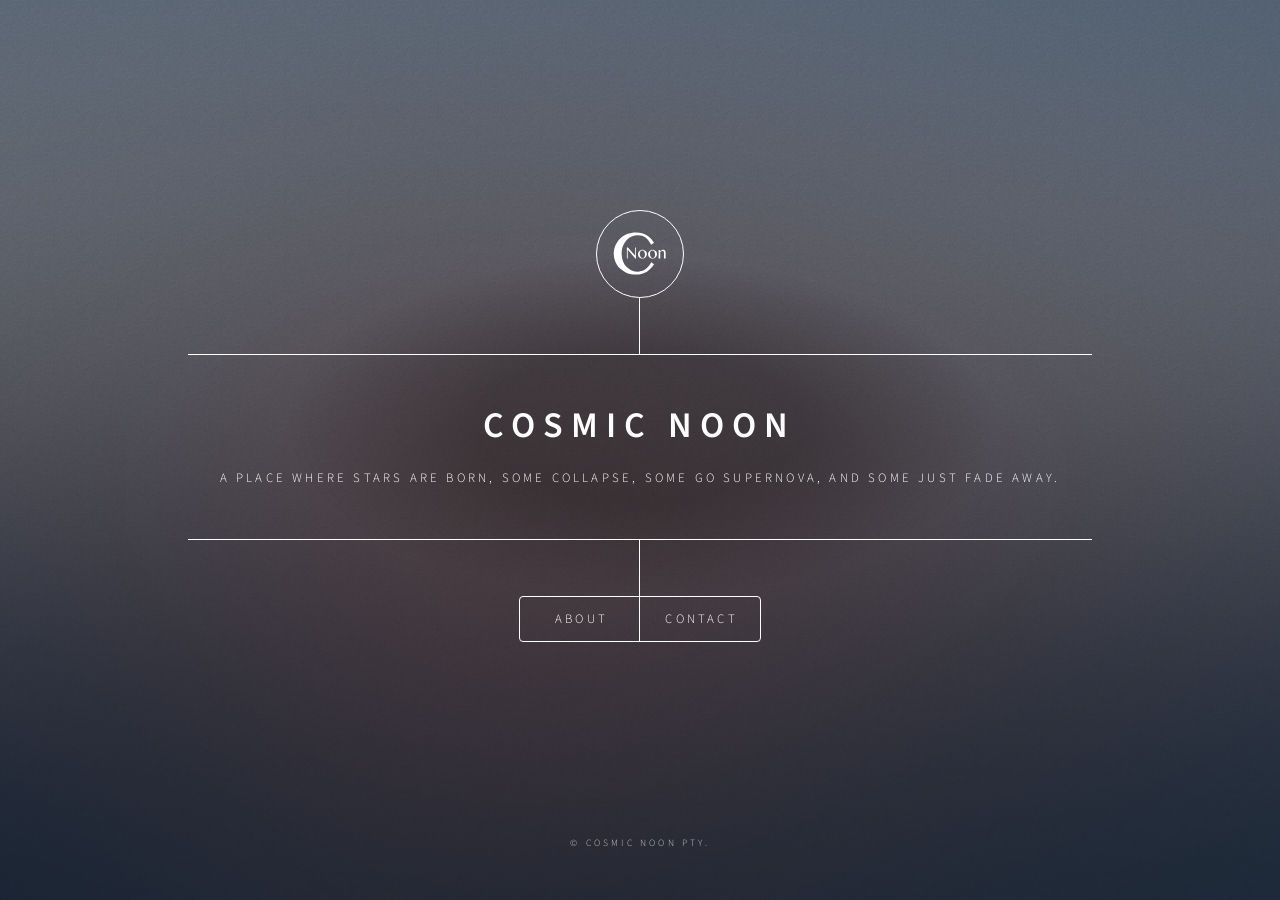
==== index.html @ 2167236d "First commit" ====
<!DOCTYPE HTML>
<!--
	Dimension by HTML5 UP
	html5up.net | @ajlkn
	Free for personal and commercial use under the CCA 3.0 license (html5up.net/license)
-->
<html>

<head>
	<title>Cosmic Noon</title>
	<meta charset="utf-8" />
	<meta name="viewport" content="width=device-width, initial-scale=1, user-scalable=no" />
	<link rel="stylesheet" href="assets/css/main.css" />
	<noscript>
		<link rel="stylesheet" href="assets/css/noscript.css" />
	</noscript>
</head>

<body class="is-preload">

	<div id="wrapper">

		<header id="header">
			<div class="logo"
				style="width:5.5rem;height:5.5rem;border:solid 1px #fff;border-radius:100%;display:flex;align-items:center;justify-content:center;box-sizing:border-box;">
				<img src="images/cosmic-noon-logo.svg" alt="Cosmic Noon logo"
					style="width:65%;height:65%;max-width:100%;max-height:100%;object-fit:contain;display:block;" />
			</div>

			<div class="content">
				<div class="inner">
					<h1>Cosmic Noon</h1>
					<p>A place where stars are born, some collapse, some go supernova, and some just fade away.</p>
				</div>
			</div>

			<nav>
				<ul>
					<li><a href="#about">About</a></li>
					<li><a href="#contact">Contact</a></li>
				</ul>
			</nav>
		</header>

		<div id="main">

			<article id="about">
				<h2 class="major">About</h2>
				<span class="image main"><img src="images/pic02.png" alt="" /></span>
				<p>
					Cosmic Noon is a company located in Western Australia. We strive to release quality software with a
					strong purpose.
				</p>
			</article>

			<article id="contact">
				<h2 class="major">Contact</h2>
				<p>
					<strong>Cosmic Noon</strong><br />
					Western Australia<br />
					<a href="mailto:info@cosmicnoon.com.au">info@cosmicnoon.com.au</a>
				</p>
			</article>

		</div>

		<footer id="footer">
			<p class="copyright">&copy; Cosmic Noon PTY.</p>
		</footer>

	</div>

	<div id="bg"></div>

	<script src="assets/js/jquery.min.js"></script>
	<script src="assets/js/browser.min.js"></script>
	<script src="assets/js/breakpoints.min.js"></script>
	<script src="assets/js/util.js"></script>
	<script src="assets/js/main.js"></script>

</body>

</html>
---- assets/css/main.css ----
@import url(fontawesome-all.min.css);
@import url("https://fonts.googleapis.com/css?family=Source+Sans+Pro:300italic,600italic,300,600");

/*
	Dimension by HTML5 UP
	html5up.net | @ajlkn
	Free for personal and commercial use under the CCA 3.0 license (html5up.net/license)
*/

html, body, div, span, applet, object,
iframe, h1, h2, h3, h4, h5, h6, p, blockquote,
pre, a, abbr, acronym, address, big, cite,
code, del, dfn, em, img, ins, kbd, q, s, samp,
small, strike, strong, sub, sup, tt, var, b,
u, i, center, dl, dt, dd, ol, ul, li, fieldset,
form, label, legend, table, caption, tbody,
tfoot, thead, tr, th, td, article, aside,
canvas, details, embed, figure, figcaption,
footer, header, hgroup, menu, nav, output, ruby,
section, summary, time, mark, audio, video {
	margin: 0;
	padding: 0;
	border: 0;
	font-size: 100%;
	font: inherit;
	vertical-align: baseline;}

article, aside, details, figcaption, figure,
footer, header, hgroup, menu, nav, section {
	display: block;}

body {
	line-height: 1;
}

ol, ul {
	list-style: none;
}

blockquote, q {
	quotes: none;
}

	blockquote:before, blockquote:after, q:before, q:after {
		content: '';
		content: none;
	}

table {
	border-collapse: collapse;
	border-spacing: 0;
}

body {
	-webkit-text-size-adjust: none;
}

mark {
	background-color: transparent;
	color: inherit;
}

input::-moz-focus-inner {
	border: 0;
	padding: 0;
}

input, select, textarea {
	-moz-appearance: none;
	-webkit-appearance: none;
	-ms-appearance: none;
	appearance: none;
}

/* Basic */

	@-ms-viewport {
		width: device-width;
	}

	@media screen and (max-width: 480px) {

		html, body {
			min-width: 320px;
		}

	}

	html {
		box-sizing: border-box;
	}

	*, *:before, *:after {
		box-sizing: inherit;
	}

	body {
		background: #1b1f22;
	}

		body.is-preload *, body.is-preload *:before, body.is-preload *:after {
			-moz-animation: none !important;
			-webkit-animation: none !important;
			-ms-animation: none !important;
			animation: none !important;
			-moz-transition: none !important;
			-webkit-transition: none !important;
			-ms-transition: none !important;
			transition: none !important;
		}

/* Type */

	html {
		font-size: 16pt;
	}

		@media screen and (max-width: 1680px) {

			html {
				font-size: 12pt;
			}

		}

		@media screen and (max-width: 736px) {

			html {
				font-size: 11pt;
			}

		}

		@media screen and (max-width: 360px) {

			html {
				font-size: 10pt;
			}

		}

	body, input, select, textarea {
		color: #ffffff;
		font-family: "Source Sans Pro", sans-serif;
		font-weight: 300;
		font-size: 1rem;
		line-height: 1.65;
	}

	a {
		-moz-transition: color 0.2s ease-in-out, background-color 0.2s ease-in-out, border-bottom-color 0.2s ease-in-out;
		-webkit-transition: color 0.2s ease-in-out, background-color 0.2s ease-in-out, border-bottom-color 0.2s ease-in-out;
		-ms-transition: color 0.2s ease-in-out, background-color 0.2s ease-in-out, border-bottom-color 0.2s ease-in-out;
		transition: color 0.2s ease-in-out, background-color 0.2s ease-in-out, border-bottom-color 0.2s ease-in-out;
		border-bottom: dotted 1px rgba(255, 255, 255, 0.5);
		text-decoration: none;
		color: inherit;
	}

		a:hover {
			border-bottom-color: transparent;
		}

	strong, b {
		color: #ffffff;
		font-weight: 600;
	}

	em, i {
		font-style: italic;
	}

	p {
		margin: 0 0 2rem 0;
	}

	h1, h2, h3, h4, h5, h6 {
		color: #ffffff;
		font-weight: 600;
		line-height: 1.5;
		margin: 0 0 1rem 0;
		text-transform: uppercase;
		letter-spacing: 0.2rem;
	}

		h1 a, h2 a, h3 a, h4 a, h5 a, h6 a {
			color: inherit;
			text-decoration: none;
		}

		h1.major, h2.major, h3.major, h4.major, h5.major, h6.major {
			border-bottom: solid 1px #ffffff;
			width: -moz-max-content;
			width: -webkit-max-content;
			width: -ms-max-content;
			width: max-content;
			padding-bottom: 0.5rem;
			margin: 0 0 2rem 0;
		}

	h1 {
		font-size: 2.25rem;
		line-height: 1.3;
		letter-spacing: 0.5rem;
	}

	h2 {
		font-size: 1.5rem;
		line-height: 1.4;
		letter-spacing: 0.5rem;
	}

	h3 {
		font-size: 1rem;
	}

	h4 {
		font-size: 0.8rem;
	}

	h5 {
		font-size: 0.7rem;
	}

	h6 {
		font-size: 0.6rem;
	}

	@media screen and (max-width: 736px) {

		h1 {
			font-size: 1.75rem;
			line-height: 1.4;
		}

		h2 {
			font-size: 1.25em;
			line-height: 1.5;
		}

	}

	sub {
		font-size: 0.8rem;
		position: relative;
		top: 0.5rem;
	}

	sup {
		font-size: 0.8rem;
		position: relative;
		top: -0.5rem;
	}

	blockquote {
		border-left: solid 4px #ffffff;
		font-style: italic;
		margin: 0 0 2rem 0;
		padding: 0.5rem 0 0.5rem 2rem;
	}

	code {
		background: rgba(255, 255, 255, 0.075);
		border-radius: 4px;
		font-family: "Courier New", monospace;
		font-size: 0.9rem;
		margin: 0 0.25rem;
		padding: 0.25rem 0.65rem;
	}

	pre {
		-webkit-overflow-scrolling: touch;
		font-family: "Courier New", monospace;
		font-size: 0.9rem;
		margin: 0 0 2rem 0;
	}

		pre code {
			display: block;
			line-height: 1.75;
			padding: 1rem 1.5rem;
			overflow-x: auto;
		}

	hr {
		border: 0;
		border-bottom: solid 1px #ffffff;
		margin: 2.75rem 0;
	}

	.align-left {
		text-align: left;
	}

	.align-center {
		text-align: center;
	}

	.align-right {
		text-align: right;
	}

/* Form */

	form {
		margin: 0 0 2rem 0;
	}

		form > :last-child {
			margin-bottom: 0;
		}

		form > .fields {
			display: -moz-flex;
			display: -webkit-flex;
			display: -ms-flex;
			display: flex;
			-moz-flex-wrap: wrap;
			-webkit-flex-wrap: wrap;
			-ms-flex-wrap: wrap;
			flex-wrap: wrap;
			width: calc(100% + 3rem);
			margin: -1.5rem 0 2rem -1.5rem;
		}

			form > .fields > .field {
				-moz-flex-grow: 0;
				-webkit-flex-grow: 0;
				-ms-flex-grow: 0;
				flex-grow: 0;
				-moz-flex-shrink: 0;
				-webkit-flex-shrink: 0;
				-ms-flex-shrink: 0;
				flex-shrink: 0;
				padding: 1.5rem 0 0 1.5rem;
				width: calc(100% - 1.5rem);
			}

				form > .fields > .field.half {
					width: calc(50% - 0.75rem);
				}

				form > .fields > .field.third {
					width: calc(100%/3 - 0.5rem);
				}

				form > .fields > .field.quarter {
					width: calc(25% - 0.375rem);
				}

		@media screen and (max-width: 480px) {

			form > .fields {
				width: calc(100% + 3rem);
				margin: -1.5rem 0 2rem -1.5rem;
			}

				form > .fields > .field {
					padding: 1.5rem 0 0 1.5rem;
					width: calc(100% - 1.5rem);
				}

					form > .fields > .field.half {
						width: calc(100% - 1.5rem);
					}

					form > .fields > .field.third {
						width: calc(100% - 1.5rem);
					}

					form > .fields > .field.quarter {
						width: calc(100% - 1.5rem);
					}

		}

	label {
		color: #ffffff;
		display: block;
		font-size: 0.8rem;
		font-weight: 300;
		letter-spacing: 0.2rem;
		line-height: 1.5;
		margin: 0 0 1rem 0;
		text-transform: uppercase;
	}

	input[type="text"],
	input[type="password"],
	input[type="email"],
	input[type="tel"],
	select,
	textarea {
		-moz-appearance: none;
		-webkit-appearance: none;
		-ms-appearance: none;
		appearance: none;
		-moz-transition: border-color 0.2s ease-in-out, box-shadow 0.2s ease-in-out, background-color 0.2s ease-in-out;
		-webkit-transition: border-color 0.2s ease-in-out, box-shadow 0.2s ease-in-out, background-color 0.2s ease-in-out;
		-ms-transition: border-color 0.2s ease-in-out, box-shadow 0.2s ease-in-out, background-color 0.2s ease-in-out;
		transition: border-color 0.2s ease-in-out, box-shadow 0.2s ease-in-out, background-color 0.2s ease-in-out;
		background-color: transparent;
		border-radius: 4px;
		border: solid 1px #ffffff;
		color: inherit;
		display: block;
		outline: 0;
		padding: 0 1rem;
		text-decoration: none;
		width: 100%;
	}

		input[type="text"]:invalid,
		input[type="password"]:invalid,
		input[type="email"]:invalid,
		input[type="tel"]:invalid,
		select:invalid,
		textarea:invalid {
			box-shadow: none;
		}

		input[type="text"]:focus,
		input[type="password"]:focus,
		input[type="email"]:focus,
		input[type="tel"]:focus,
		select:focus,
		textarea:focus {
			background: rgba(255, 255, 255, 0.075);
			border-color: #ffffff;
			box-shadow: 0 0 0 1px #ffffff;
		}

	select {
		background-image: url("data:image/svg+xml;charset=utf8,%3Csvg xmlns='http://www.w3.org/2000/svg' width='40' height='40' preserveAspectRatio='none' viewBox='0 0 40 40'%3E%3Cpath d='M9.4,12.3l10.4,10.4l10.4-10.4c0.2-0.2,0.5-0.4,0.9-0.4c0.3,0,0.6,0.1,0.9,0.4l3.3,3.3c0.2,0.2,0.4,0.5,0.4,0.9 c0,0.4-0.1,0.6-0.4,0.9L20.7,31.9c-0.2,0.2-0.5,0.4-0.9,0.4c-0.3,0-0.6-0.1-0.9-0.4L4.3,17.3c-0.2-0.2-0.4-0.5-0.4-0.9 c0-0.4,0.1-0.6,0.4-0.9l3.3-3.3c0.2-0.2,0.5-0.4,0.9-0.4S9.1,12.1,9.4,12.3z' fill='%23ffffff' /%3E%3C/svg%3E");
		background-size: 1.25rem;
		background-repeat: no-repeat;
		background-position: calc(100% - 1rem) center;
		height: 2.75rem;
		padding-right: 2.75rem;
		text-overflow: ellipsis;
	}

		select option {
			color: #ffffff;
			background: #1b1f22;
		}

		select:focus::-ms-value {
			background-color: transparent;
		}

		select::-ms-expand {
			display: none;
		}

	input[type="text"],
	input[type="password"],
	input[type="email"],
	select {
		height: 2.75rem;
	}

	textarea {
		padding: 0.75rem 1rem;
	}

	input[type="checkbox"],
	input[type="radio"] {
		-moz-appearance: none;
		-webkit-appearance: none;
		-ms-appearance: none;
		appearance: none;
		display: block;
		float: left;
		margin-right: -2rem;
		opacity: 0;
		width: 1rem;
		z-index: -1;
	}

		input[type="checkbox"] + label,
		input[type="radio"] + label {
			text-decoration: none;
			-moz-user-select: none;
			-webkit-user-select: none;
			-ms-user-select: none;
			user-select: none;
			color: #ffffff;
			cursor: pointer;
			display: inline-block;
			font-size: 0.8rem;
			font-weight: 300;
			margin: 0 0 0.5rem 0;
			padding-left: 2.65rem;
			padding-right: 0.75rem;
			position: relative;
		}

			input[type="checkbox"] + label:before,
			input[type="radio"] + label:before {
				-moz-osx-font-smoothing: grayscale;
				-webkit-font-smoothing: antialiased;
				display: inline-block;
				font-style: normal;
				font-variant: normal;
				text-rendering: auto;
				line-height: 1;
				text-transform: none !important;
				font-family: 'Font Awesome 5 Free';
				font-weight: 900;
			}

			input[type="checkbox"] + label:before,
			input[type="radio"] + label:before {
				-moz-transition: border-color 0.2s ease-in-out, box-shadow 0.2s ease-in-out, background-color 0.2s ease-in-out;
				-webkit-transition: border-color 0.2s ease-in-out, box-shadow 0.2s ease-in-out, background-color 0.2s ease-in-out;
				-ms-transition: border-color 0.2s ease-in-out, box-shadow 0.2s ease-in-out, background-color 0.2s ease-in-out;
				transition: border-color 0.2s ease-in-out, box-shadow 0.2s ease-in-out, background-color 0.2s ease-in-out;
				border-radius: 4px;
				border: solid 1px #ffffff;
				content: '';
				display: inline-block;
				height: 1.65rem;
				left: 0;
				line-height: 1.65rem;
				position: absolute;
				text-align: center;
				top: -0.15rem;
				width: 1.65rem;
			}

		input[type="checkbox"]:checked + label:before,
		input[type="radio"]:checked + label:before {
			background: #ffffff !important;
			border-color: #ffffff !important;
			color: #1b1f22;
			content: '\f00c';
		}

		input[type="checkbox"]:focus + label:before,
		input[type="radio"]:focus + label:before {
			background: rgba(255, 255, 255, 0.075);
			border-color: #ffffff;
			box-shadow: 0 0 0 1px #ffffff;
		}

	input[type="checkbox"] + label:before {
		border-radius: 4px;
	}

	input[type="radio"] + label:before {
		border-radius: 100%;
	}

	::-webkit-input-placeholder {
		color: rgba(255, 255, 255, 0.5) !important;
		opacity: 1.0;
	}

	:-moz-placeholder {
		color: rgba(255, 255, 255, 0.5) !important;
		opacity: 1.0;
	}

	::-moz-placeholder {
		color: rgba(255, 255, 255, 0.5) !important;
		opacity: 1.0;
	}

	:-ms-input-placeholder {
		color: rgba(255, 255, 255, 0.5) !important;
		opacity: 1.0;
	}

	.formerize-placeholder {
		color: rgba(255, 255, 255, 0.5) !important;
		opacity: 1.0;
	}

/* Box */

	.box {
		border-radius: 4px;
		border: solid 1px #ffffff;
		margin-bottom: 2rem;
		padding: 1.5em;
	}

		.box > :last-child,
		.box > :last-child > :last-child,
		.box > :last-child > :last-child > :last-child {
			margin-bottom: 0;
		}

		.box.alt {
			border: 0;
			border-radius: 0;
			padding: 0;
		}

/* Icon */

	.icon {
		text-decoration: none;
		border-bottom: none;
		position: relative;
	}

		.icon:before {
			-moz-osx-font-smoothing: grayscale;
			-webkit-font-smoothing: antialiased;
			display: inline-block;
			font-style: normal;
			font-variant: normal;
			text-rendering: auto;
			line-height: 1;
			text-transform: none !important;
			font-family: 'Font Awesome 5 Free';
			font-weight: 400;
		}

		.icon > .label {
			display: none;
		}

		.icon:before {
			line-height: inherit;
		}

		.icon.solid:before {
			font-weight: 900;
		}

		.icon.brands:before {
			font-family: 'Font Awesome 5 Brands';
		}

/* Image */

	.image {
		border-radius: 4px;
		border: 0;
		display: inline-block;
		position: relative;
	}

		.image:before {
			pointer-events: none;
			background-image: url("../../images/overlay.png");
			background-color: rgba(19, 21, 25, 0.5);
			border-radius: 4px;
			content: '';
			display: block;
			height: 100%;
			left: 0;
			opacity: 0.5;
			position: absolute;
			top: 0;
			width: 100%;
		}

		.image img {
			border-radius: 4px;
			display: block;
		}

		.image.left, .image.right {
			max-width: 40%;
		}

			.image.left img, .image.right img {
				width: 100%;
			}

		.image.left {
			float: left;
			padding: 0 1.5em 1em 0;
			top: 0.25em;
		}

		.image.right {
			float: right;
			padding: 0 0 1em 1.5em;
			top: 0.25em;
		}

		.image.fit {
			display: block;
			margin: 0 0 2rem 0;
			width: 100%;
		}

			.image.fit img {
				width: 100%;
			}

		.image.main {
			display: block;
			margin: 2.5rem 0;
			width: 100%;
		}

			.image.main img {
				width: 100%;
			}

		@media screen and (max-width: 736px) {

			.image.main {
				margin: 2rem 0;
			}

		}

		@media screen and (max-width: 480px) {

			.image.main {
				margin: 1.5rem 0;
			}

		}

/* List */

	ol {
		list-style: decimal;
		margin: 0 0 2rem 0;
		padding-left: 1.25em;
	}

		ol li {
			padding-left: 0.25em;
		}

	ul {
		list-style: disc;
		margin: 0 0 2rem 0;
		padding-left: 1em;
	}

		ul li {
			padding-left: 0.5em;
		}

		ul.alt {
			list-style: none;
			padding-left: 0;
		}

			ul.alt li {
				border-top: solid 1px #ffffff;
				padding: 0.5em 0;
			}

				ul.alt li:first-child {
					border-top: 0;
					padding-top: 0;
				}

	dl {
		margin: 0 0 2rem 0;
	}

		dl dt {
			display: block;
			font-weight: 600;
			margin: 0 0 1rem 0;
		}

		dl dd {
			margin-left: 2rem;
		}

/* Actions */

	ul.actions {
		display: -moz-flex;
		display: -webkit-flex;
		display: -ms-flex;
		display: flex;
		cursor: default;
		list-style: none;
		margin-left: -1rem;
		padding-left: 0;
	}

		ul.actions li {
			padding: 0 0 0 1rem;
			vertical-align: middle;
		}

		ul.actions.special {
			-moz-justify-content: center;
			-webkit-justify-content: center;
			-ms-justify-content: center;
			justify-content: center;
			width: 100%;
			margin-left: 0;
		}

			ul.actions.special li:first-child {
				padding-left: 0;
			}

		ul.actions.stacked {
			-moz-flex-direction: column;
			-webkit-flex-direction: column;
			-ms-flex-direction: column;
			flex-direction: column;
			margin-left: 0;
		}

			ul.actions.stacked li {
				padding: 1.3rem 0 0 0;
			}

				ul.actions.stacked li:first-child {
					padding-top: 0;
				}

		ul.actions.fit {
			width: calc(100% + 1rem);
		}

			ul.actions.fit li {
				-moz-flex-grow: 1;
				-webkit-flex-grow: 1;
				-ms-flex-grow: 1;
				flex-grow: 1;
				-moz-flex-shrink: 1;
				-webkit-flex-shrink: 1;
				-ms-flex-shrink: 1;
				flex-shrink: 1;
				width: 100%;
			}

				ul.actions.fit li > * {
					width: 100%;
				}

			ul.actions.fit.stacked {
				width: 100%;
			}

		@media screen and (max-width: 480px) {

			ul.actions:not(.fixed) {
				-moz-flex-direction: column;
				-webkit-flex-direction: column;
				-ms-flex-direction: column;
				flex-direction: column;
				margin-left: 0;
				width: 100% !important;
			}

				ul.actions:not(.fixed) li {
					-moz-flex-grow: 1;
					-webkit-flex-grow: 1;
					-ms-flex-grow: 1;
					flex-grow: 1;
					-moz-flex-shrink: 1;
					-webkit-flex-shrink: 1;
					-ms-flex-shrink: 1;
					flex-shrink: 1;
					padding: 1rem 0 0 0;
					text-align: center;
					width: 100%;
				}

					ul.actions:not(.fixed) li > * {
						width: 100%;
					}

					ul.actions:not(.fixed) li:first-child {
						padding-top: 0;
					}

					ul.actions:not(.fixed) li input[type="submit"],
					ul.actions:not(.fixed) li input[type="reset"],
					ul.actions:not(.fixed) li input[type="button"],
					ul.actions:not(.fixed) li button,
					ul.actions:not(.fixed) li .button {
						width: 100%;
					}

						ul.actions:not(.fixed) li input[type="submit"].icon:before,
						ul.actions:not(.fixed) li input[type="reset"].icon:before,
						ul.actions:not(.fixed) li input[type="button"].icon:before,
						ul.actions:not(.fixed) li button.icon:before,
						ul.actions:not(.fixed) li .button.icon:before {
							margin-left: -0.5em;
						}

		}

/* Icons */

	ul.icons {
		cursor: default;
		list-style: none;
		padding-left: 0;
	}

		ul.icons li {
			display: inline-block;
			padding: 0 0.75em 0 0;
		}

			ul.icons li:last-child {
				padding-right: 0;
			}

			ul.icons li a {
				border-radius: 100%;
				box-shadow: inset 0 0 0 1px #ffffff;
				display: inline-block;
				height: 2.25rem;
				line-height: 2.25rem;
				text-align: center;
				width: 2.25rem;
			}

				ul.icons li a:hover {
					background-color: rgba(255, 255, 255, 0.075);
				}

				ul.icons li a:active {
					background-color: rgba(255, 255, 255, 0.175);
				}

/* Table */

	.table-wrapper {
		-webkit-overflow-scrolling: touch;
		overflow-x: auto;
	}

	table {
		margin: 0 0 2rem 0;
		width: 100%;
	}

		table tbody tr {
			border: solid 1px #ffffff;
			border-left: 0;
			border-right: 0;
		}

			table tbody tr:nth-child(2n + 1) {
				background-color: rgba(255, 255, 255, 0.075);
			}

		table td {
			padding: 0.75em 0.75em;
		}

		table th {
			color: #ffffff;
			font-size: 0.9em;
			font-weight: 600;
			padding: 0 0.75em 0.75em 0.75em;
			text-align: left;
		}

		table thead {
			border-bottom: solid 2px #ffffff;
		}

		table tfoot {
			border-top: solid 2px #ffffff;
		}

		table.alt {
			border-collapse: separate;
		}

			table.alt tbody tr td {
				border: solid 1px #ffffff;
				border-left-width: 0;
				border-top-width: 0;
			}

				table.alt tbody tr td:first-child {
					border-left-width: 1px;
				}

			table.alt tbody tr:first-child td {
				border-top-width: 1px;
			}

			table.alt thead {
				border-bottom: 0;
			}

			table.alt tfoot {
				border-top: 0;
			}

/* Button */

	input[type="submit"],
	input[type="reset"],
	input[type="button"],
	button,
	.button {
		-moz-appearance: none;
		-webkit-appearance: none;
		-ms-appearance: none;
		appearance: none;
		-moz-transition: background-color 0.2s ease-in-out, color 0.2s ease-in-out;
		-webkit-transition: background-color 0.2s ease-in-out, color 0.2s ease-in-out;
		-ms-transition: background-color 0.2s ease-in-out, color 0.2s ease-in-out;
		transition: background-color 0.2s ease-in-out, color 0.2s ease-in-out;
		background-color: transparent;
		border-radius: 4px;
		border: 0;
		box-shadow: inset 0 0 0 1px #ffffff;
		color: #ffffff !important;
		cursor: pointer;
		display: inline-block;
		font-size: 0.8rem;
		font-weight: 300;
		height: 2.75rem;
		letter-spacing: 0.2rem;
		line-height: 2.75rem;
		outline: 0;
		padding: 0 1.25rem 0 1.35rem;
		text-align: center;
		text-decoration: none;
		text-transform: uppercase;
		white-space: nowrap;
	}

		input[type="submit"]:hover,
		input[type="reset"]:hover,
		input[type="button"]:hover,
		button:hover,
		.button:hover {
			background-color: rgba(255, 255, 255, 0.075);
		}

		input[type="submit"]:active,
		input[type="reset"]:active,
		input[type="button"]:active,
		button:active,
		.button:active {
			background-color: rgba(255, 255, 255, 0.175);
		}

		input[type="submit"].icon:before,
		input[type="reset"].icon:before,
		input[type="button"].icon:before,
		button.icon:before,
		.button.icon:before {
			margin-right: 0.5em;
		}

		input[type="submit"].fit,
		input[type="reset"].fit,
		input[type="button"].fit,
		button.fit,
		.button.fit {
			width: 100%;
		}

		input[type="submit"].small,
		input[type="reset"].small,
		input[type="button"].small,
		button.small,
		.button.small {
			font-size: 0.6rem;
			height: 2.0625rem;
			line-height: 2.0625rem;
		}

		input[type="submit"].primary,
		input[type="reset"].primary,
		input[type="button"].primary,
		button.primary,
		.button.primary {
			background-color: #ffffff;
			color: #1b1f22 !important;
			font-weight: 600;
		}

		input[type="submit"].disabled, input[type="submit"]:disabled,
		input[type="reset"].disabled,
		input[type="reset"]:disabled,
		input[type="button"].disabled,
		input[type="button"]:disabled,
		button.disabled,
		button:disabled,
		.button.disabled,
		.button:disabled {
			pointer-events: none;
			cursor: default;
			opacity: 0.25;
		}

	input[type="submit"],
	input[type="reset"],
	input[type="button"],
	button {
		line-height: calc(2.75rem - 2px);
	}

/* BG */

	#bg {
		-moz-transform: scale(1.0);
		-webkit-transform: scale(1.0);
		-ms-transform: scale(1.0);
		transform: scale(1.0);
		-webkit-backface-visibility: hidden;
		position: fixed;
		top: 0;
		left: 0;
		width: 100%;
		height: 100vh;
		z-index: 1;
	}

		#bg:before, #bg:after {
			content: '';
			display: block;
			position: absolute;
			top: 0;
			left: 0;
			width: 100%;
			height: 100%;
		}

		#bg:before {
			-moz-transition: background-color 2.5s ease-in-out;
			-webkit-transition: background-color 2.5s ease-in-out;
			-ms-transition: background-color 2.5s ease-in-out;
			transition: background-color 2.5s ease-in-out;
			-moz-transition-delay: 0.75s;
			-webkit-transition-delay: 0.75s;
			-ms-transition-delay: 0.75s;
			transition-delay: 0.75s;
			background-image: linear-gradient(to top, rgba(19, 21, 25, 0.5), rgba(19, 21, 25, 0.5)), url("../../images/overlay.png");
			background-size: auto, 256px 256px;
			background-position: center, center;
			background-repeat: no-repeat, repeat;
			z-index: 2;
		}

		#bg:after {
			-moz-transform: scale(1.125);
			-webkit-transform: scale(1.125);
			-ms-transform: scale(1.125);
			transform: scale(1.125);
			-moz-transition: -moz-transform 0.325s ease-in-out, -moz-filter 0.325s ease-in-out;
			-webkit-transition: -webkit-transform 0.325s ease-in-out, -webkit-filter 0.325s ease-in-out;
			-ms-transition: -ms-transform 0.325s ease-in-out, -ms-filter 0.325s ease-in-out;
			transition: transform 0.325s ease-in-out, filter 0.325s ease-in-out;
			background-image: url("../../images/bg.jpg");
			background-position: center;
			background-size: cover;
			background-repeat: no-repeat;
			z-index: 1;
		}

		body.is-article-visible #bg:after {
			-moz-transform: scale(1.0825);
			-webkit-transform: scale(1.0825);
			-ms-transform: scale(1.0825);
			transform: scale(1.0825);
			-moz-filter: blur(0.2rem);
			-webkit-filter: blur(0.2rem);
			-ms-filter: blur(0.2rem);
			filter: blur(0.2rem);
		}

		body.is-preload #bg:before {
			background-color: #000000;
		}

/* Wrapper */

	#wrapper {
		display: -moz-flex;
		display: -webkit-flex;
		display: -ms-flex;
		display: flex;
		-moz-flex-direction: column;
		-webkit-flex-direction: column;
		-ms-flex-direction: column;
		flex-direction: column;
		-moz-align-items: center;
		-webkit-align-items: center;
		-ms-align-items: center;
		align-items: center;
		-moz-justify-content: space-between;
		-webkit-justify-content: space-between;
		-ms-justify-content: space-between;
		justify-content: space-between;
		position: relative;
		min-height: 100vh;
		width: 100%;
		padding: 4rem 2rem;
		z-index: 3;
	}

		#wrapper:before {
			content: '';
			display: block;
		}

		@media screen and (max-width: 1680px) {

			#wrapper {
				padding: 3rem 2rem;
			}

		}

		@media screen and (max-width: 736px) {

			#wrapper {
				padding: 2rem 1rem;
			}

		}

		@media screen and (max-width: 480px) {

			#wrapper {
				padding: 1rem;
			}

		}

/* Header */

	#header {
		display: -moz-flex;
		display: -webkit-flex;
		display: -ms-flex;
		display: flex;
		-moz-flex-direction: column;
		-webkit-flex-direction: column;
		-ms-flex-direction: column;
		flex-direction: column;
		-moz-align-items: center;
		-webkit-align-items: center;
		-ms-align-items: center;
		align-items: center;
		-moz-transition: -moz-transform 0.325s ease-in-out, -moz-filter 0.325s ease-in-out, opacity 0.325s ease-in-out;
		-webkit-transition: -webkit-transform 0.325s ease-in-out, -webkit-filter 0.325s ease-in-out, opacity 0.325s ease-in-out;
		-ms-transition: -ms-transform 0.325s ease-in-out, -ms-filter 0.325s ease-in-out, opacity 0.325s ease-in-out;
		transition: transform 0.325s ease-in-out, filter 0.325s ease-in-out, opacity 0.325s ease-in-out;
		background-image: -moz-radial-gradient(rgba(0, 0, 0, 0.25) 25%, rgba(0, 0, 0, 0) 55%);
		background-image: -webkit-radial-gradient(rgba(0, 0, 0, 0.25) 25%, rgba(0, 0, 0, 0) 55%);
		background-image: -ms-radial-gradient(rgba(0, 0, 0, 0.25) 25%, rgba(0, 0, 0, 0) 55%);
		background-image: radial-gradient(rgba(0, 0, 0, 0.25) 25%, rgba(0, 0, 0, 0) 55%);
		max-width: 100%;
		text-align: center;
	}

		#header > * {
			-moz-transition: opacity 0.325s ease-in-out;
			-webkit-transition: opacity 0.325s ease-in-out;
			-ms-transition: opacity 0.325s ease-in-out;
			transition: opacity 0.325s ease-in-out;
			position: relative;
			margin-top: 3.5rem;
		}

			#header > *:before {
				content: '';
				display: block;
				position: absolute;
				top: calc(-3.5rem - 1px);
				left: calc(50% - 1px);
				width: 1px;
				height: calc(3.5rem + 1px);
				background: #ffffff;
			}

		#header > :first-child {
			margin-top: 0;
		}

			#header > :first-child:before {
				display: none;
			}

		#header .logo {
			width: 5.5rem;
			height: 5.5rem;
			line-height: 5.5rem;
			border: solid 1px #ffffff;
			border-radius: 100%;
		}

			#header .logo .icon:before {
				font-size: 2rem;
			}

		#header .content {
			border-style: solid;
			border-color: #ffffff;
			border-top-width: 1px;
			border-bottom-width: 1px;
			max-width: 100%;
		}

			#header .content .inner {
				-moz-transition: max-height 0.75s ease, padding 0.75s ease, opacity 0.325s ease-in-out;
				-webkit-transition: max-height 0.75s ease, padding 0.75s ease, opacity 0.325s ease-in-out;
				-ms-transition: max-height 0.75s ease, padding 0.75s ease, opacity 0.325s ease-in-out;
				transition: max-height 0.75s ease, padding 0.75s ease, opacity 0.325s ease-in-out;
				-moz-transition-delay: 0.25s;
				-webkit-transition-delay: 0.25s;
				-ms-transition-delay: 0.25s;
				transition-delay: 0.25s;
				padding: 3rem 2rem;
				max-height: 40rem;
				overflow: hidden;
			}

				#header .content .inner > :last-child {
					margin-bottom: 0;
				}

			#header .content p {
				text-transform: uppercase;
				letter-spacing: 0.2rem;
				font-size: 0.8rem;
				line-height: 2;
			}

		#header nav ul {
			display: -moz-flex;
			display: -webkit-flex;
			display: -ms-flex;
			display: flex;
			margin-bottom: 0;
			list-style: none;
			padding-left: 0;
			border: solid 1px #ffffff;
			border-radius: 4px;
		}

			#header nav ul li {
				padding-left: 0;
				border-left: solid 1px #ffffff;
			}

				#header nav ul li:first-child {
					border-left: 0;
				}

				#header nav ul li a {
					display: block;
					min-width: 7.5rem;
					height: 2.75rem;
					line-height: 2.75rem;
					padding: 0 1.25rem 0 1.45rem;
					text-transform: uppercase;
					letter-spacing: 0.2rem;
					font-size: 0.8rem;
					border-bottom: 0;
				}

					#header nav ul li a:hover {
						background-color: rgba(255, 255, 255, 0.075);
					}

					#header nav ul li a:active {
						background-color: rgba(255, 255, 255, 0.175);
					}

		#header nav.use-middle:after {
			content: '';
			display: block;
			position: absolute;
			top: 0;
			left: calc(50% - 1px);
			width: 1px;
			height: 100%;
			background: #ffffff;
		}

		#header nav.use-middle ul li.is-middle {
			border-left: 0;
		}

		body.is-article-visible #header {
			-moz-transform: scale(0.95);
			-webkit-transform: scale(0.95);
			-ms-transform: scale(0.95);
			transform: scale(0.95);
			-moz-filter: blur(0.1rem);
			-webkit-filter: blur(0.1rem);
			-ms-filter: blur(0.1rem);
			filter: blur(0.1rem);
			opacity: 0;
		}

		body.is-preload #header {
			-moz-filter: blur(0.125rem);
			-webkit-filter: blur(0.125rem);
			-ms-filter: blur(0.125rem);
			filter: blur(0.125rem);
		}

			body.is-preload #header > * {
				opacity: 0;
			}

			body.is-preload #header .content .inner {
				max-height: 0;
				padding-top: 0;
				padding-bottom: 0;
				opacity: 0;
			}

		@media screen and (max-width: 980px) {

			#header .content p br {
				display: none;
			}

		}

		@media screen and (max-width: 736px) {

			#header > * {
				margin-top: 2rem;
			}

				#header > *:before {
					top: calc(-2rem - 1px);
					height: calc(2rem + 1px);
				}

			#header .logo {
				width: 4.75rem;
				height: 4.75rem;
				line-height: 4.75rem;
			}

				#header .logo .icon:before {
					font-size: 1.75rem;
				}

			#header .content .inner {
				padding: 2.5rem 1rem;
			}

			#header .content p {
				line-height: 1.875;
			}

		}

		@media screen and (max-width: 480px) {

			#header {
				padding: 1.5rem 0;
			}

				#header .content .inner {
					padding: 2.5rem 0;
				}

				#header nav ul {
					-moz-flex-direction: column;
					-webkit-flex-direction: column;
					-ms-flex-direction: column;
					flex-direction: column;
					min-width: 10rem;
					max-width: 100%;
				}

					#header nav ul li {
						border-left: 0;
						border-top: solid 1px #ffffff;
					}

						#header nav ul li:first-child {
							border-top: 0;
						}

						#header nav ul li a {
							height: 3rem;
							line-height: 3rem;
							min-width: 0;
							width: 100%;
						}

				#header nav.use-middle:after {
					display: none;
				}

		}

/* Main */

	#main {
		-moz-flex-grow: 1;
		-webkit-flex-grow: 1;
		-ms-flex-grow: 1;
		flex-grow: 1;
		-moz-flex-shrink: 1;
		-webkit-flex-shrink: 1;
		-ms-flex-shrink: 1;
		flex-shrink: 1;
		display: -moz-flex;
		display: -webkit-flex;
		display: -ms-flex;
		display: flex;
		-moz-align-items: center;
		-webkit-align-items: center;
		-ms-align-items: center;
		align-items: center;
		-moz-justify-content: center;
		-webkit-justify-content: center;
		-ms-justify-content: center;
		justify-content: center;
		-moz-flex-direction: column;
		-webkit-flex-direction: column;
		-ms-flex-direction: column;
		flex-direction: column;
		position: relative;
		max-width: 100%;
		z-index: 3;
	}

		#main article {
			-moz-transform: translateY(0.25rem);
			-webkit-transform: translateY(0.25rem);
			-ms-transform: translateY(0.25rem);
			transform: translateY(0.25rem);
			-moz-transition: opacity 0.325s ease-in-out, -moz-transform 0.325s ease-in-out;
			-webkit-transition: opacity 0.325s ease-in-out, -webkit-transform 0.325s ease-in-out;
			-ms-transition: opacity 0.325s ease-in-out, -ms-transform 0.325s ease-in-out;
			transition: opacity 0.325s ease-in-out, transform 0.325s ease-in-out;
			padding: 4.5rem 2.5rem 1.5rem 2.5rem ;
			position: relative;
			width: 40rem;
			max-width: 100%;
			background-color: rgba(27, 31, 34, 0.85);
			border-radius: 4px;
			opacity: 0;
		}

			#main article.active {
				-moz-transform: translateY(0);
				-webkit-transform: translateY(0);
				-ms-transform: translateY(0);
				transform: translateY(0);
				opacity: 1;
			}

			#main article .close {
				display: block;
				position: absolute;
				top: 0;
				right: 0;
				width: 4rem;
				height: 4rem;
				cursor: pointer;
				text-indent: 4rem;
				overflow: hidden;
				white-space: nowrap;
			}

				#main article .close:before {
					-moz-transition: background-color 0.2s ease-in-out;
					-webkit-transition: background-color 0.2s ease-in-out;
					-ms-transition: background-color 0.2s ease-in-out;
					transition: background-color 0.2s ease-in-out;
					content: '';
					display: block;
					position: absolute;
					top: 0.75rem;
					left: 0.75rem;
					width: 2.5rem;
					height: 2.5rem;
					border-radius: 100%;
					background-position: center;
					background-image: url("data:image/svg+xml;charset=utf8,%3Csvg xmlns='http://www.w3.org/2000/svg' xmlns:xlink='http://www.w3.org/1999/xlink' width='20px' height='20px' viewBox='0 0 20 20' zoomAndPan='disable'%3E%3Cstyle%3Eline %7B stroke: %23ffffff%3B stroke-width: 1%3B %7D%3C/style%3E%3Cline x1='2' y1='2' x2='18' y2='18' /%3E%3Cline x1='18' y1='2' x2='2' y2='18' /%3E%3C/svg%3E");
					background-size: 20px 20px;
					background-repeat: no-repeat;
				}

				#main article .close:hover:before {
					background-color: rgba(255, 255, 255, 0.075);
				}

				#main article .close:active:before {
					background-color: rgba(255, 255, 255, 0.175);
				}

		@media screen and (max-width: 736px) {

			#main article {
				padding: 3.5rem 2rem 0.5rem 2rem ;
			}

				#main article .close:before {
					top: 0.875rem;
					left: 0.875rem;
					width: 2.25rem;
					height: 2.25rem;
					background-size: 14px 14px;
				}

		}

		@media screen and (max-width: 480px) {

			#main article {
				padding: 3rem 1.5rem 0.5rem 1.5rem ;
			}

		}

/* Footer */

	#footer {
		-moz-transition: -moz-transform 0.325s ease-in-out, -moz-filter 0.325s ease-in-out, opacity 0.325s ease-in-out;
		-webkit-transition: -webkit-transform 0.325s ease-in-out, -webkit-filter 0.325s ease-in-out, opacity 0.325s ease-in-out;
		-ms-transition: -ms-transform 0.325s ease-in-out, -ms-filter 0.325s ease-in-out, opacity 0.325s ease-in-out;
		transition: transform 0.325s ease-in-out, filter 0.325s ease-in-out, opacity 0.325s ease-in-out;
		width: 100%;
		max-width: 100%;
		margin-top: 2rem;
		text-align: center;
	}

		#footer .copyright {
			letter-spacing: 0.2rem;
			font-size: 0.6rem;
			opacity: 0.75;
			margin-bottom: 0;
			text-transform: uppercase;
		}

		body.is-article-visible #footer {
			-moz-transform: scale(0.95);
			-webkit-transform: scale(0.95);
			-ms-transform: scale(0.95);
			transform: scale(0.95);
			-moz-filter: blur(0.1rem);
			-webkit-filter: blur(0.1rem);
			-ms-filter: blur(0.1rem);
			filter: blur(0.1rem);
			opacity: 0;
		}

		body.is-preload #footer {
			opacity: 0;
		}
---- assets/css/noscript.css ----
/*
	Dimension by HTML5 UP
	html5up.net | @ajlkn
	Free for personal and commercial use under the CCA 3.0 license (html5up.net/license)
*/

/* BG */

	body.is-preload #bg:before {
		background-color: transparent;
	}

/* Header */

	body.is-preload #header {
		-moz-filter: none;
		-webkit-filter: none;
		-ms-filter: none;
		filter: none;
	}

		body.is-preload #header > * {
			opacity: 1;
		}

		body.is-preload #header .content .inner {
			max-height: none;
			padding: 3rem 2rem;
			opacity: 1;
		}

/* Main */

	#main article {
		opacity: 1;
		margin: 4rem 0 0 0;
	}
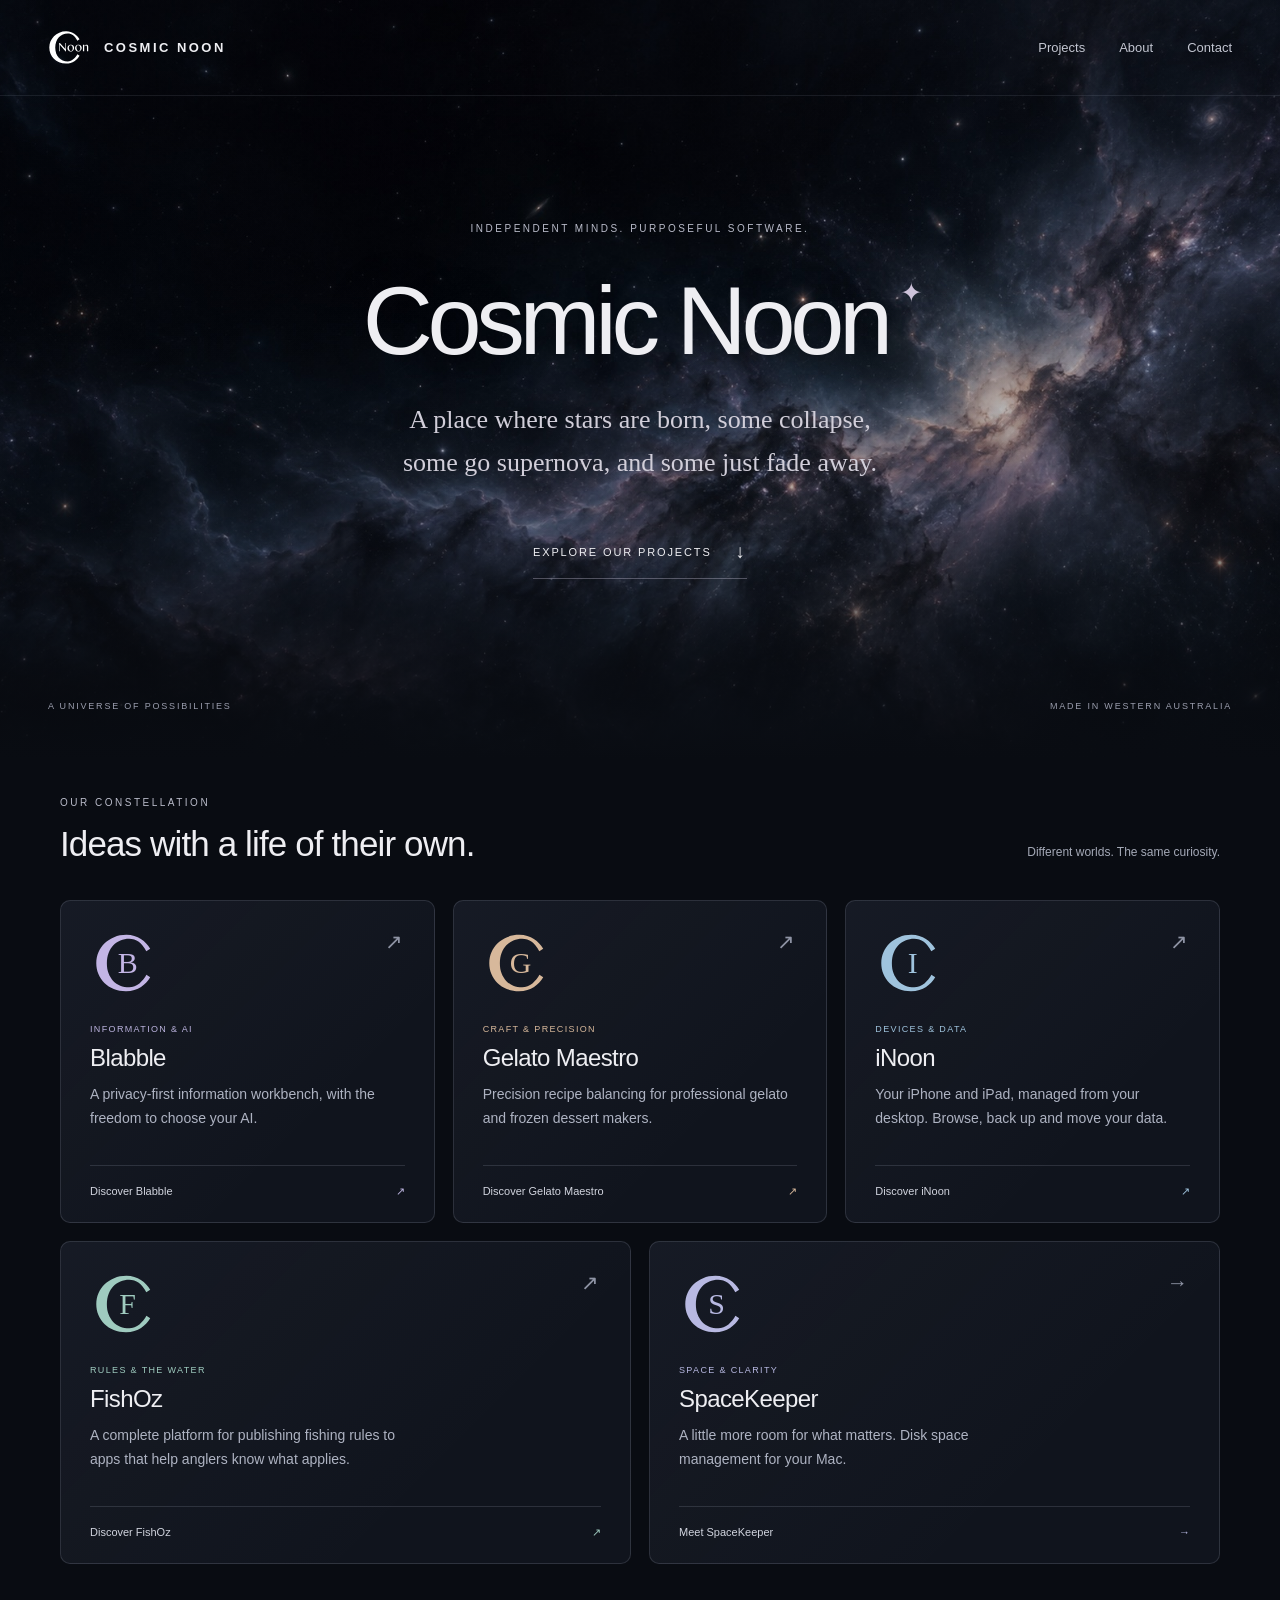
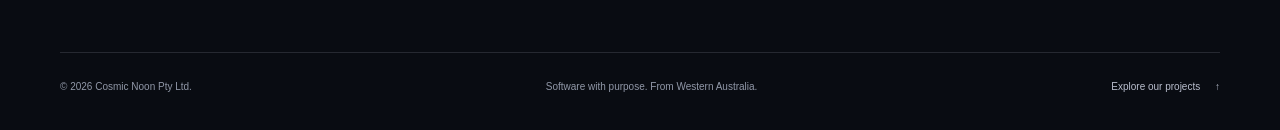
==== commit d158172a: "Refresh Cosmic Noon with project portfolio and SpaceKeeper page" ====
--- a/index.html
+++ b/index.html
@@ -1,83 +1,78 @@
-<!DOCTYPE HTML>
-<!--
-	Dimension by HTML5 UP
-	html5up.net | @ajlkn
-	Free for personal and commercial use under the CCA 3.0 license (html5up.net/license)
--->
-<html>
-
-<head>
-	<title>Cosmic Noon</title>
-	<meta charset="utf-8" />
-	<meta name="viewport" content="width=device-width, initial-scale=1, user-scalable=no" />
-	<link rel="stylesheet" href="assets/css/main.css" />
-	<noscript>
-		<link rel="stylesheet" href="assets/css/noscript.css" />
-	</noscript>
-</head>
-
-<body class="is-preload">
-
-	<div id="wrapper">
-
-		<header id="header">
-			<div class="logo"
-				style="width:5.5rem;height:5.5rem;border:solid 1px #fff;border-radius:100%;display:flex;align-items:center;justify-content:center;box-sizing:border-box;">
-				<img src="images/cosmic-noon-logo.svg" alt="Cosmic Noon logo"
-					style="width:65%;height:65%;max-width:100%;max-height:100%;object-fit:contain;display:block;" />
-			</div>
-
-			<div class="content">
-				<div class="inner">
-					<h1>Cosmic Noon</h1>
-					<p>A place where stars are born, some collapse, some go supernova, and some just fade away.</p>
-				</div>
-			</div>
-
-			<nav>
-				<ul>
-					<li><a href="#about">About</a></li>
-					<li><a href="#contact">Contact</a></li>
-				</ul>
-			</nav>
-		</header>
-
-		<div id="main">
-
-			<article id="about">
-				<h2 class="major">About</h2>
-				<span class="image main"><img src="images/pic02.png" alt="" /></span>
-				<p>
-					Cosmic Noon is a company located in Western Australia. We strive to release quality software with a
-					strong purpose.
-				</p>
-			</article>
-
-			<article id="contact">
-				<h2 class="major">Contact</h2>
-				<p>
-					<strong>Cosmic Noon</strong><br />
-					Western Australia<br />
-					<a href="mailto:info@cosmicnoon.com.au">info@cosmicnoon.com.au</a>
-				</p>
-			</article>
-
-		</div>
-
-		<footer id="footer">
-			<p class="copyright">&copy; Cosmic Noon PTY.</p>
-		</footer>
-
-	</div>
-
-	<div id="bg"></div>
-
-	<script src="assets/js/jquery.min.js"></script>
-	<script src="assets/js/browser.min.js"></script>
-	<script src="assets/js/breakpoints.min.js"></script>
-	<script src="assets/js/util.js"></script>
-	<script src="assets/js/main.js"></script>
-
-</body>
-
-</html>+<!DOCTYPE html>
+<html lang="en">
+<head>
+  <meta charset="utf-8">
+  <meta name="viewport" content="width=device-width, initial-scale=1">
+  <title>Cosmic Noon — Software with purpose</title>
+  <meta name="description" content="Independent software from Western Australia. Discover Blabble, Gelato Maestro, iNoon, FishOz and SpaceKeeper — the projects of Cosmic Noon.">
+  <meta name="theme-color" content="#090c12">
+  <link rel="canonical" href="https://cosmicnoon.com.au/">
+  <link rel="icon" href="/images/cosmic-noon-logo.svg" type="image/svg+xml">
+  <link rel="stylesheet" href="/assets/css/site.css">
+  <meta property="og:title" content="Cosmic Noon — Software with purpose">
+  <meta property="og:description" content="A place where stars are born, some collapse, some go supernova, and some just fade away.">
+  <meta property="og:image" content="https://cosmicnoon.com.au/images/cosmic-nebula.jpg">
+  <meta property="og:url" content="https://cosmicnoon.com.au/">
+  <link rel="preload" href="/images/cosmic-nebula.jpg" as="image">
+</head>
+<body>
+  <a class="skip-link" href="#main">Skip to content</a>
+  <header class="site-header">
+    <a class="brand" href="/" aria-label="Cosmic Noon home"><img src="/images/cosmic-noon-logo.svg" alt="" width="44" height="40"><span>Cosmic Noon</span></a>
+    <nav aria-label="Main navigation"><a href="#projects">Projects</a><a href="/about/">About</a><a href="/contact/">Contact</a></nav>
+  </header>
+  <main id="main">
+    <section class="hero" aria-labelledby="hero-title">
+      <div class="hero-content">
+        <p class="eyebrow">Independent minds. Purposeful software.</p>
+        <h1 id="hero-title">Cosmic Noon<span class="title-star" aria-hidden="true">✦</span></h1>
+        <p class="tagline">A place where stars are born, some collapse,<br class="desktop-break"> some go supernova, and some just fade away.</p>
+        <a class="explore-link" href="#projects">Explore our projects <span aria-hidden="true">↓</span></a>
+      </div>
+      <div class="hero-caption" aria-hidden="true"><span>A universe of possibilities</span><span>Made in Western Australia</span></div>
+    </section>
+    <section class="projects page-width" id="projects" aria-labelledby="projects-title">
+      <div class="section-heading"><div><p class="eyebrow">Our constellation</p><h2 id="projects-title">Ideas with a life of their own.</h2></div><p>Different worlds. The same curiosity.</p></div>
+      <div class="project-grid">
+        <a class="project-card blabble" href="https://www.blabble.ai" aria-labelledby="blabble-title" aria-describedby="blabble-description">
+          <div class="card-top"><img class="project-icon" src="/images/project-blabble.svg" alt="" width="76" height="76"><span class="card-arrow" aria-hidden="true">↗</span></div>
+          <p class="project-category">Information &amp; AI</p>
+          <h3 id="blabble-title">Blabble</h3>
+          <p class="project-description" id="blabble-description">A privacy-first information workbench, with the freedom to choose your AI.</p>
+          <span class="card-link">Discover Blabble <span aria-hidden="true">↗</span></span>
+        </a>
+        <a class="project-card gelato-maestro" href="https://www.gelato-maestro.com" aria-labelledby="gelato-maestro-title" aria-describedby="gelato-maestro-description">
+          <div class="card-top"><img class="project-icon" src="/images/project-gelato-maestro.svg" alt="" width="76" height="76"><span class="card-arrow" aria-hidden="true">↗</span></div>
+          <p class="project-category">Craft &amp; precision</p>
+          <h3 id="gelato-maestro-title">Gelato Maestro</h3>
+          <p class="project-description" id="gelato-maestro-description">Precision recipe balancing for professional gelato and frozen dessert makers.</p>
+          <span class="card-link">Discover Gelato Maestro <span aria-hidden="true">↗</span></span>
+        </a>
+        <a class="project-card inoon" href="https://www.inoon.app" aria-labelledby="inoon-title" aria-describedby="inoon-description">
+          <div class="card-top"><img class="project-icon" src="/images/project-inoon.svg" alt="" width="76" height="76"><span class="card-arrow" aria-hidden="true">↗</span></div>
+          <p class="project-category">Devices &amp; data</p>
+          <h3 id="inoon-title">iNoon</h3>
+          <p class="project-description" id="inoon-description">Your iPhone and iPad, managed from your desktop. Browse, back up and move your data.</p>
+          <span class="card-link">Discover iNoon <span aria-hidden="true">↗</span></span>
+        </a>
+        <a class="project-card fishoz" href="https://www.fish-oz.com" aria-labelledby="fishoz-title" aria-describedby="fishoz-description">
+          <div class="card-top"><img class="project-icon" src="/images/project-fishoz.svg" alt="" width="76" height="76"><span class="card-arrow" aria-hidden="true">↗</span></div>
+          <p class="project-category">Rules &amp; the water</p>
+          <h3 id="fishoz-title">FishOz</h3>
+          <p class="project-description" id="fishoz-description">A complete platform for publishing fishing rules to apps that help anglers know what applies.</p>
+          <span class="card-link">Discover FishOz <span aria-hidden="true">↗</span></span>
+        </a>
+        <a class="project-card spacekeeper" href="/spacekeeper/" aria-labelledby="spacekeeper-title" aria-describedby="spacekeeper-description">
+          <div class="card-top"><img class="project-icon" src="/images/project-spacekeeper.svg" alt="" width="76" height="76"><span class="card-arrow" aria-hidden="true">→</span></div>
+          <p class="project-category">Space &amp; clarity</p>
+          <h3 id="spacekeeper-title">SpaceKeeper</h3>
+          <p class="project-description" id="spacekeeper-description">A little more room for what matters. Disk space management for your Mac.</p>
+          <span class="card-link">Meet SpaceKeeper <span aria-hidden="true">→</span></span>
+        </a>
+      </div>
+    </section>
+  </main>
+  <footer class="site-footer page-width"><p>© <span data-year>2026</span> Cosmic Noon Pty Ltd.</p><p>Software with purpose. From Western Australia.</p><a href="/#projects">Explore our projects <span aria-hidden="true">↑</span></a></footer>
+  <script src="/assets/js/site.js" defer></script>
+</body>
+</html>
--- a/assets/css/site.css
+++ b/assets/css/site.css
@@ -0,0 +1,78 @@
+/* Cosmic Noon — independent software, under a shared sky. */
+:root{color-scheme:dark;--bg:#090c12;--panel:#10141d;--text:#eeeef2;--muted:#a4a9b7;--line:rgba(210,217,240,.14);--accent:#c7c9ee;font-family:-apple-system,BlinkMacSystemFont,"Segoe UI",sans-serif;font-synthesis:none}
+*{box-sizing:border-box}
+html{scroll-behavior:smooth;scroll-padding-top:100px}
+body{margin:0;background:var(--bg);color:var(--text);font-size:16px;line-height:1.65;-webkit-font-smoothing:antialiased}
+a{color:inherit;text-decoration:none}
+button{font:inherit}
+img{display:block;max-width:100%}
+h1,h2,h3,p{margin:0}
+a,button{touch-action:manipulation}
+a:focus-visible,button:focus-visible{outline:2px solid #e2d5ff;outline-offset:6px}
+::selection{background:#514968;color:white}
+.skip-link{position:fixed;top:12px;left:16px;z-index:20;transform:translateY(-160%);background:#fff;color:#111;padding:10px 18px;border-radius:4px}
+.skip-link:focus{transform:none}
+.page-width{width:min(1160px,calc(100% - 96px));margin-inline:auto}
+.site-header{position:absolute;z-index:5;top:0;left:0;width:100%;height:96px;padding:0 48px;display:flex;align-items:center;justify-content:space-between;border-bottom:1px solid rgba(220,226,255,.09)}
+.brand{display:flex;gap:14px;align-items:center}
+.brand img{width:42px;height:40px;object-fit:contain}
+.brand span{font-size:13px;letter-spacing:.19em;text-transform:uppercase;font-weight:600}
+.site-header nav{display:flex;gap:34px;align-items:center}
+.site-header nav a{font-size:13px;color:#c2c5d0;transition:color .2s;padding:12px 0}
+.site-header nav a:hover,.site-header nav a[aria-current=page]{color:#fff}
+.hero{min-height:680px;min-height:min(760px,88svh);position:relative;isolation:isolate;display:grid;align-items:center;text-align:center;padding:145px 24px 125px;overflow:hidden;background:#0a0d17}
+.hero:before{content:"";position:absolute;inset:0;z-index:-2;background:url('/images/cosmic-nebula.jpg') center 54%/cover no-repeat}
+.hero:after{content:"";position:absolute;inset:0;z-index:-1;background:linear-gradient(180deg,rgba(7,9,16,.26),rgba(7,9,16,.08) 42%,rgba(9,12,18,.4) 75%,var(--bg)),linear-gradient(90deg,rgba(7,9,16,.18),transparent,rgba(7,9,16,.18))}
+.hero-content{padding-top:20px}
+.eyebrow{font-size:10px;text-transform:uppercase;letter-spacing:.25em;color:#b9bbc9;font-weight:500}
+.hero h1{font-size:clamp(55px,7.6vw,110px);font-weight:300;letter-spacing:-.055em;line-height:1.15;margin:27px 0 22px;text-shadow:0 2px 40px rgba(0,0,0,.25)}
+.title-star{display:inline-block;font-size:.28em;vertical-align:top;margin:12px 0 0 12px;color:#cdc2d9}
+.tagline{font-family:Georgia,"Times New Roman",serif;font-size:clamp(19px,2.1vw,26px);line-height:1.65;color:#d1ced9;font-weight:400}
+.explore-link{display:inline-flex;align-items:center;gap:24px;margin-top:42px;font-size:11px;text-transform:uppercase;letter-spacing:.17em;padding:10px 0;border-bottom:1px solid rgba(229,222,246,.3)}
+.explore-link span{font-size:19px;transition:transform .2s}.explore-link:hover span{transform:translateY(4px)}
+.hero-caption{position:absolute;bottom:46px;left:48px;right:48px;display:flex;justify-content:space-between;font-size:9px;text-transform:uppercase;letter-spacing:.2em;color:#9b9eae}
+.projects{padding-top:35px;padding-bottom:88px;scroll-margin-top:0}
+.section-heading{display:flex;justify-content:space-between;align-items:flex-end;gap:32px;margin-bottom:34px}
+.section-heading h2{font-size:clamp(25px,3vw,35px);letter-spacing:-.025em;font-weight:400;margin-top:9px;line-height:1.3}
+.section-heading>p{font-size:12px;color:var(--muted);padding-bottom:3px}
+.project-grid{display:grid;grid-template-columns:repeat(6,minmax(0,1fr));gap:18px}
+.project-card{--card-accent:#bbb3de;grid-column:span 2;min-height:323px;padding:28px 29px 22px;border:1px solid var(--line);border-radius:10px;background:linear-gradient(135deg,rgba(167,173,208,.045),transparent 70%),var(--panel);display:flex;flex-direction:column;position:relative;transition:transform .2s,border-color .2s,background-color .2s}
+.project-card:nth-last-child(-n+2){grid-column:span 3}
+.project-card:hover{transform:translateY(-4px);border-color:var(--card-accent);background-color:#151925}
+.gelato-maestro{--card-accent:#d7b89b}.inoon{--card-accent:#9fc3dd}.fishoz{--card-accent:#9fcbbf}.spacekeeper{--card-accent:#b8b9e2}
+.card-top{display:flex;justify-content:space-between;align-items:flex-start;margin-bottom:25px}
+.project-icon{width:68px;height:68px}
+.card-arrow{font-size:21px;line-height:1;color:#8f94a5;padding:2px}
+.project-category{color:var(--card-accent);font-size:9px;letter-spacing:.15em;text-transform:uppercase;margin-bottom:5px}
+.project-card h3{font-size:24px;font-weight:450;letter-spacing:-.025em;margin-bottom:9px;line-height:1.35}
+.project-description{font-size:14px;line-height:1.7;color:#aeb3c2;max-width:43ch;margin-bottom:26px}
+.card-link{margin-top:auto;padding-top:16px;border-top:1px solid var(--line);font-size:11px;color:#d1d4de;display:flex;justify-content:space-between;gap:12px}
+.card-link span{color:var(--card-accent)}
+.site-footer{padding:26px 0 34px;border-top:1px solid var(--line);display:flex;justify-content:space-between;gap:20px;font-size:10px;color:#9198a8}
+.site-footer a{color:#b9becd}.site-footer a span{margin-left:12px}
+.inner-page{background:radial-gradient(ellipse at 75% 15%,#1a1c2d 0,transparent 55%),var(--bg)}
+.inner-page .site-header{position:relative}
+.page-main{min-height:calc(100svh - 182px);padding-top:85px;padding-bottom:100px}
+.back-link{display:inline-flex;align-items:center;gap:12px;color:var(--muted);font-size:12px;margin-bottom:50px}
+.page-main h1{font-size:clamp(45px,6vw,76px);font-weight:300;line-height:1.15;letter-spacing:-.045em;margin:14px 0 28px}
+.page-main .lead{font-family:Georgia,"Times New Roman",serif;font-size:clamp(23px,3vw,31px);line-height:1.5;color:#d3d0dc;max-width:24ch;margin-bottom:26px}
+.page-main .body-copy{color:var(--muted);font-size:16px;max-width:57ch;line-height:1.85;margin-bottom:22px}
+.page-main .body-copy a,.contact-email{border-bottom:1px solid #77788e;padding-bottom:3px;color:#e2deee}
+.contact-email{font-size:clamp(19px,3vw,30px);display:inline-block;margin-top:10px;overflow-wrap:anywhere}
+.product-layout{display:grid;grid-template-columns:1.3fr 1fr;gap:100px;align-items:center}
+.product-emblem{aspect-ratio:1;display:grid;place-items:center;position:relative;background:radial-gradient(circle,rgba(140,137,200,.13),transparent 67%)}
+.product-emblem:before,.product-emblem:after{content:"";position:absolute;border:1px solid rgba(177,176,224,.15);border-radius:50%;width:90%;height:90%}
+.product-emblem:after{width:68%;height:68%;border-style:dashed;transform:rotate(-20deg)}
+.product-emblem img{width:52%;height:auto}
+.download-area{margin-top:35px}
+.download-placeholder{display:inline-flex;align-items:center;gap:12px;padding:13px 23px;border:1px solid #53526b;background:#252437;color:#d5d1e4;border-radius:6px;font-size:14px;cursor:not-allowed}
+.download-note{font-size:12px;color:var(--muted);margin-top:13px;max-width:42ch}
+.product-note{margin-top:60px;padding-top:28px;border-top:1px solid var(--line);max-width:650px}
+.product-note h2{font-size:20px;font-weight:400;margin-bottom:12px}
+.product-note p{font-size:14px;color:var(--muted)}
+@media(min-width:1500px){.hero{min-height:750px}}
+@media(max-width:1000px){.page-width{width:calc(100% - 64px)}.site-header{padding-inline:32px}.hero-caption{left:32px;right:32px}.section-heading>p{max-width:170px}.project-card{padding:24px}.product-layout{gap:35px}.site-footer>p:nth-child(2){display:none}}
+@media(max-width:760px){.project-grid{grid-template-columns:repeat(2,minmax(0,1fr))}.project-card,.project-card:nth-last-child(-n+2){grid-column:span 1}.project-card:last-child{grid-column:1/-1}.section-heading{align-items:flex-start;flex-direction:column;gap:13px}.section-heading>p{max-width:none}.hero{min-height:630px}.product-layout{grid-template-columns:1fr}.product-emblem{display:none}.page-main{padding-top:50px}.back-link{margin-bottom:35px}}
+@media(max-width:520px){.page-width{width:calc(100% - 40px)}.site-header{height:82px;padding-inline:20px}.brand{gap:8px}.brand img{width:32px;height:31px}.brand span{font-size:10px;letter-spacing:.1em}.site-header nav{gap:17px}.site-header nav a{font-size:11px}.hero{min-height:590px;padding:135px 20px 108px}.hero-content{padding-top:0}.hero h1{font-size:60px;letter-spacing:-.055em;margin-top:22px}.title-star{margin-left:7px;margin-top:8px}.hero .eyebrow{font-size:8px;letter-spacing:.18em}.tagline{font-size:20px;max-width:29ch;margin-inline:auto}.desktop-break{display:none}.hero-caption{left:20px;right:20px;bottom:37px;font-size:8px;letter-spacing:.12em}.hero-caption span:last-child{display:none}.explore-link{margin-top:28px}.projects{padding-top:18px;padding-bottom:54px}.section-heading{margin-bottom:26px}.section-heading h2{font-size:28px;max-width:16ch}.project-grid{grid-template-columns:1fr;gap:14px}.project-card{padding:25px;min-height:305px}.project-card:last-child{grid-column:auto}.card-top{margin-bottom:19px}.project-description{max-width:37ch}.site-footer{font-size:9px;gap:15px;padding-bottom:24px;align-items:center}.site-footer>a{white-space:nowrap}.page-main{padding-bottom:65px}.page-main h1{font-size:48px}.page-main .body-copy{font-size:15px}}
+@media(max-width:360px){.hero h1{font-size:48px}.brand span{font-size:9px}.site-header nav{gap:13px}}
+@media(prefers-reduced-motion:reduce){html{scroll-behavior:auto}*,*:before,*:after{transition:none!important}}
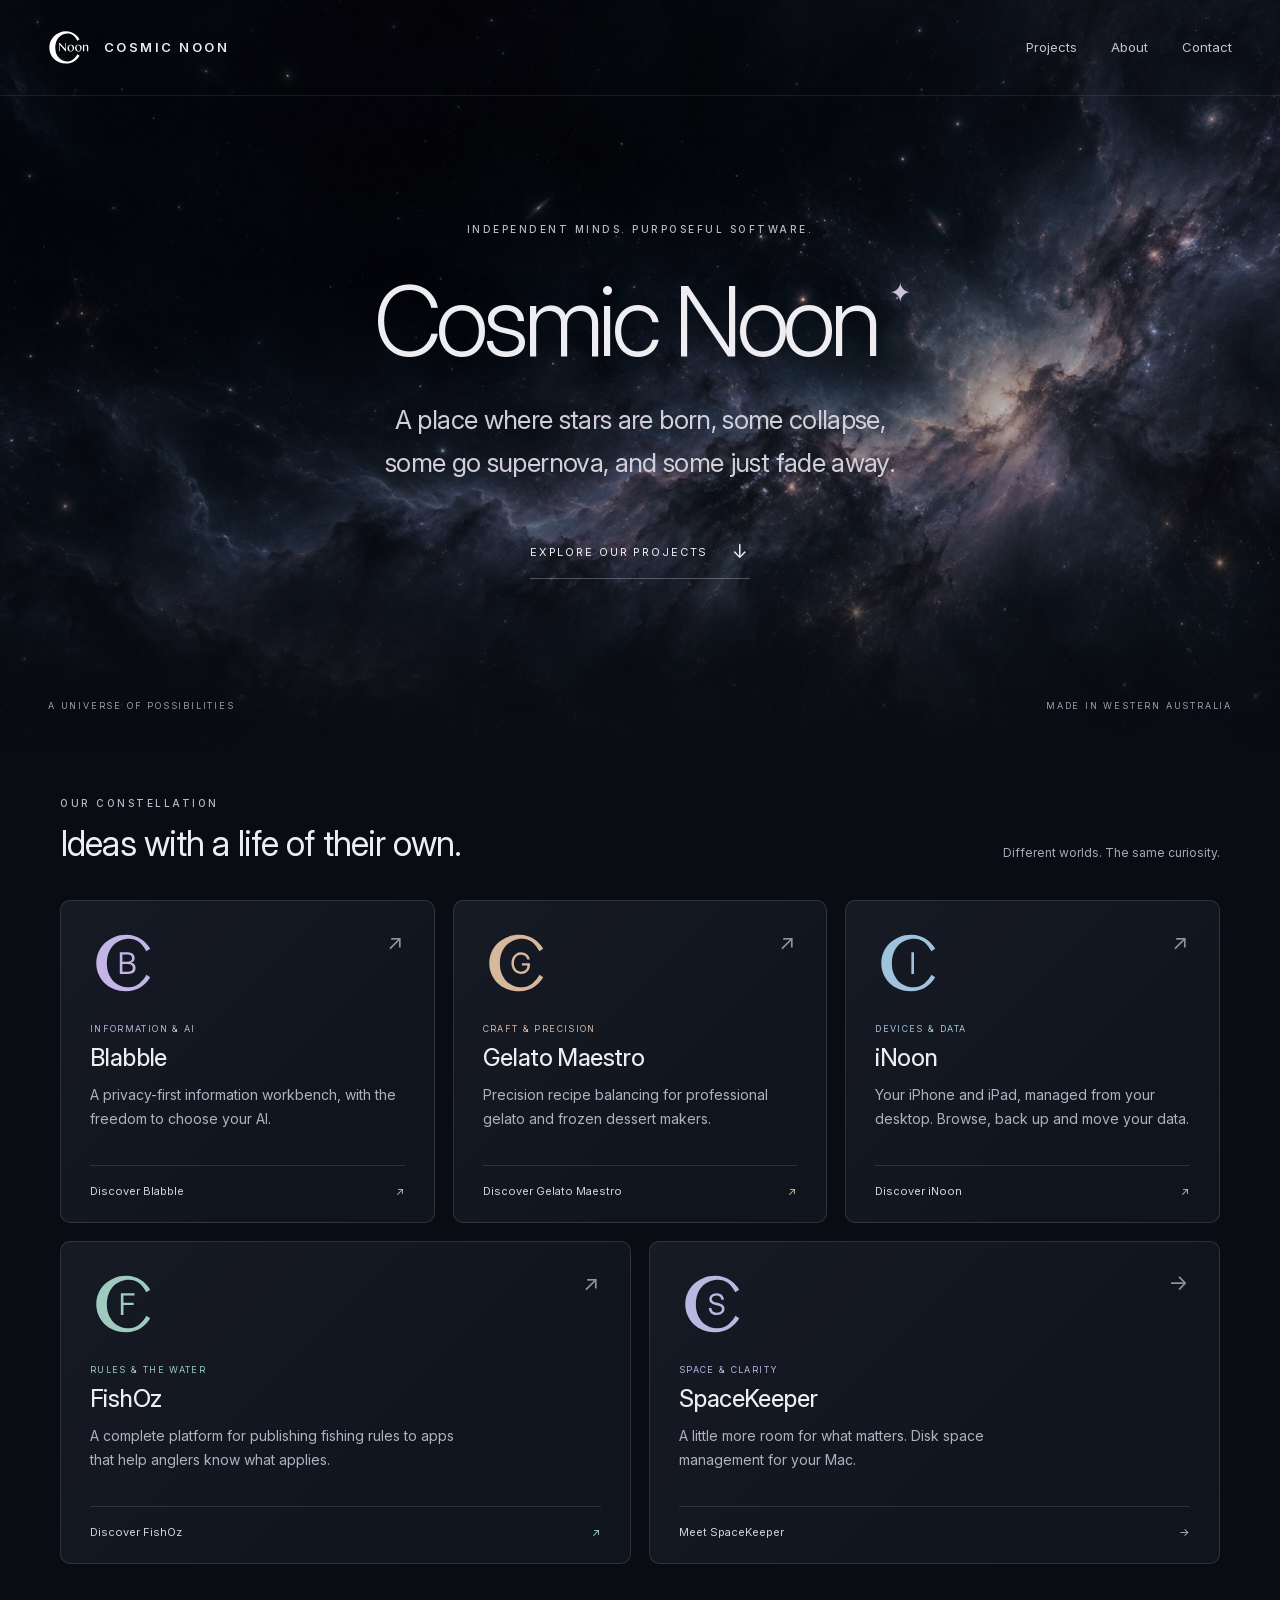
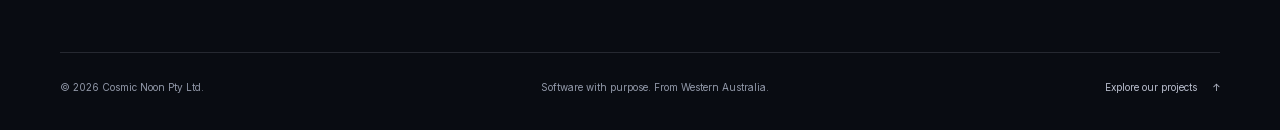
==== commit b86357c7: "Unify site typography and project initials with Inter" ====
--- a/index.html
+++ b/index.html
@@ -8,6 +8,7 @@
   <meta name="theme-color" content="#090c12">
   <link rel="canonical" href="https://cosmicnoon.com.au/">
   <link rel="icon" href="/images/cosmic-noon-logo.svg" type="image/svg+xml">
+  <link rel="preload" href="/assets/fonts/InterVariable.woff2" as="font" type="font/woff2" crossorigin>
   <link rel="stylesheet" href="/assets/css/site.css">
   <meta property="og:title" content="Cosmic Noon — Software with purpose">
   <meta property="og:description" content="A place where stars are born, some collapse, some go supernova, and some just fade away.">
--- a/assets/css/site.css
+++ b/assets/css/site.css
@@ -1,5 +1,6 @@
 /* Cosmic Noon — independent software, under a shared sky. */
-:root{color-scheme:dark;--bg:#090c12;--panel:#10141d;--text:#eeeef2;--muted:#a4a9b7;--line:rgba(210,217,240,.14);--accent:#c7c9ee;font-family:-apple-system,BlinkMacSystemFont,"Segoe UI",sans-serif;font-synthesis:none}
+@font-face{font-family:Inter;src:url('/assets/fonts/InterVariable.woff2') format('woff2');font-style:normal;font-weight:100 900;font-display:swap}
+:root{color-scheme:dark;--bg:#090c12;--panel:#10141d;--text:#eeeef2;--muted:#a4a9b7;--line:rgba(210,217,240,.14);--accent:#c7c9ee;font-family:Inter,sans-serif;font-synthesis:none;font-optical-sizing:auto}
 *{box-sizing:border-box}
 html{scroll-behavior:smooth;scroll-padding-top:100px}
 body{margin:0;background:var(--bg);color:var(--text);font-size:16px;line-height:1.65;-webkit-font-smoothing:antialiased}
@@ -27,7 +28,7 @@
 .eyebrow{font-size:10px;text-transform:uppercase;letter-spacing:.25em;color:#b9bbc9;font-weight:500}
 .hero h1{font-size:clamp(55px,7.6vw,110px);font-weight:300;letter-spacing:-.055em;line-height:1.15;margin:27px 0 22px;text-shadow:0 2px 40px rgba(0,0,0,.25)}
 .title-star{display:inline-block;font-size:.28em;vertical-align:top;margin:12px 0 0 12px;color:#cdc2d9}
-.tagline{font-family:Georgia,"Times New Roman",serif;font-size:clamp(19px,2.1vw,26px);line-height:1.65;color:#d1ced9;font-weight:400}
+.tagline{font-size:clamp(19px,2.1vw,26px);line-height:1.65;color:#d1ced9;font-weight:400;letter-spacing:-.025em}
 .explore-link{display:inline-flex;align-items:center;gap:24px;margin-top:42px;font-size:11px;text-transform:uppercase;letter-spacing:.17em;padding:10px 0;border-bottom:1px solid rgba(229,222,246,.3)}
 .explore-link span{font-size:19px;transition:transform .2s}.explore-link:hover span{transform:translateY(4px)}
 .hero-caption{position:absolute;bottom:46px;left:48px;right:48px;display:flex;justify-content:space-between;font-size:9px;text-transform:uppercase;letter-spacing:.2em;color:#9b9eae}
@@ -55,7 +56,7 @@
 .page-main{min-height:calc(100svh - 182px);padding-top:85px;padding-bottom:100px}
 .back-link{display:inline-flex;align-items:center;gap:12px;color:var(--muted);font-size:12px;margin-bottom:50px}
 .page-main h1{font-size:clamp(45px,6vw,76px);font-weight:300;line-height:1.15;letter-spacing:-.045em;margin:14px 0 28px}
-.page-main .lead{font-family:Georgia,"Times New Roman",serif;font-size:clamp(23px,3vw,31px);line-height:1.5;color:#d3d0dc;max-width:24ch;margin-bottom:26px}
+.page-main .lead{font-size:clamp(23px,3vw,31px);line-height:1.5;color:#d3d0dc;max-width:24ch;margin-bottom:26px;letter-spacing:-.025em}
 .page-main .body-copy{color:var(--muted);font-size:16px;max-width:57ch;line-height:1.85;margin-bottom:22px}
 .page-main .body-copy a,.contact-email{border-bottom:1px solid #77788e;padding-bottom:3px;color:#e2deee}
 .contact-email{font-size:clamp(19px,3vw,30px);display:inline-block;margin-top:10px;overflow-wrap:anywhere}
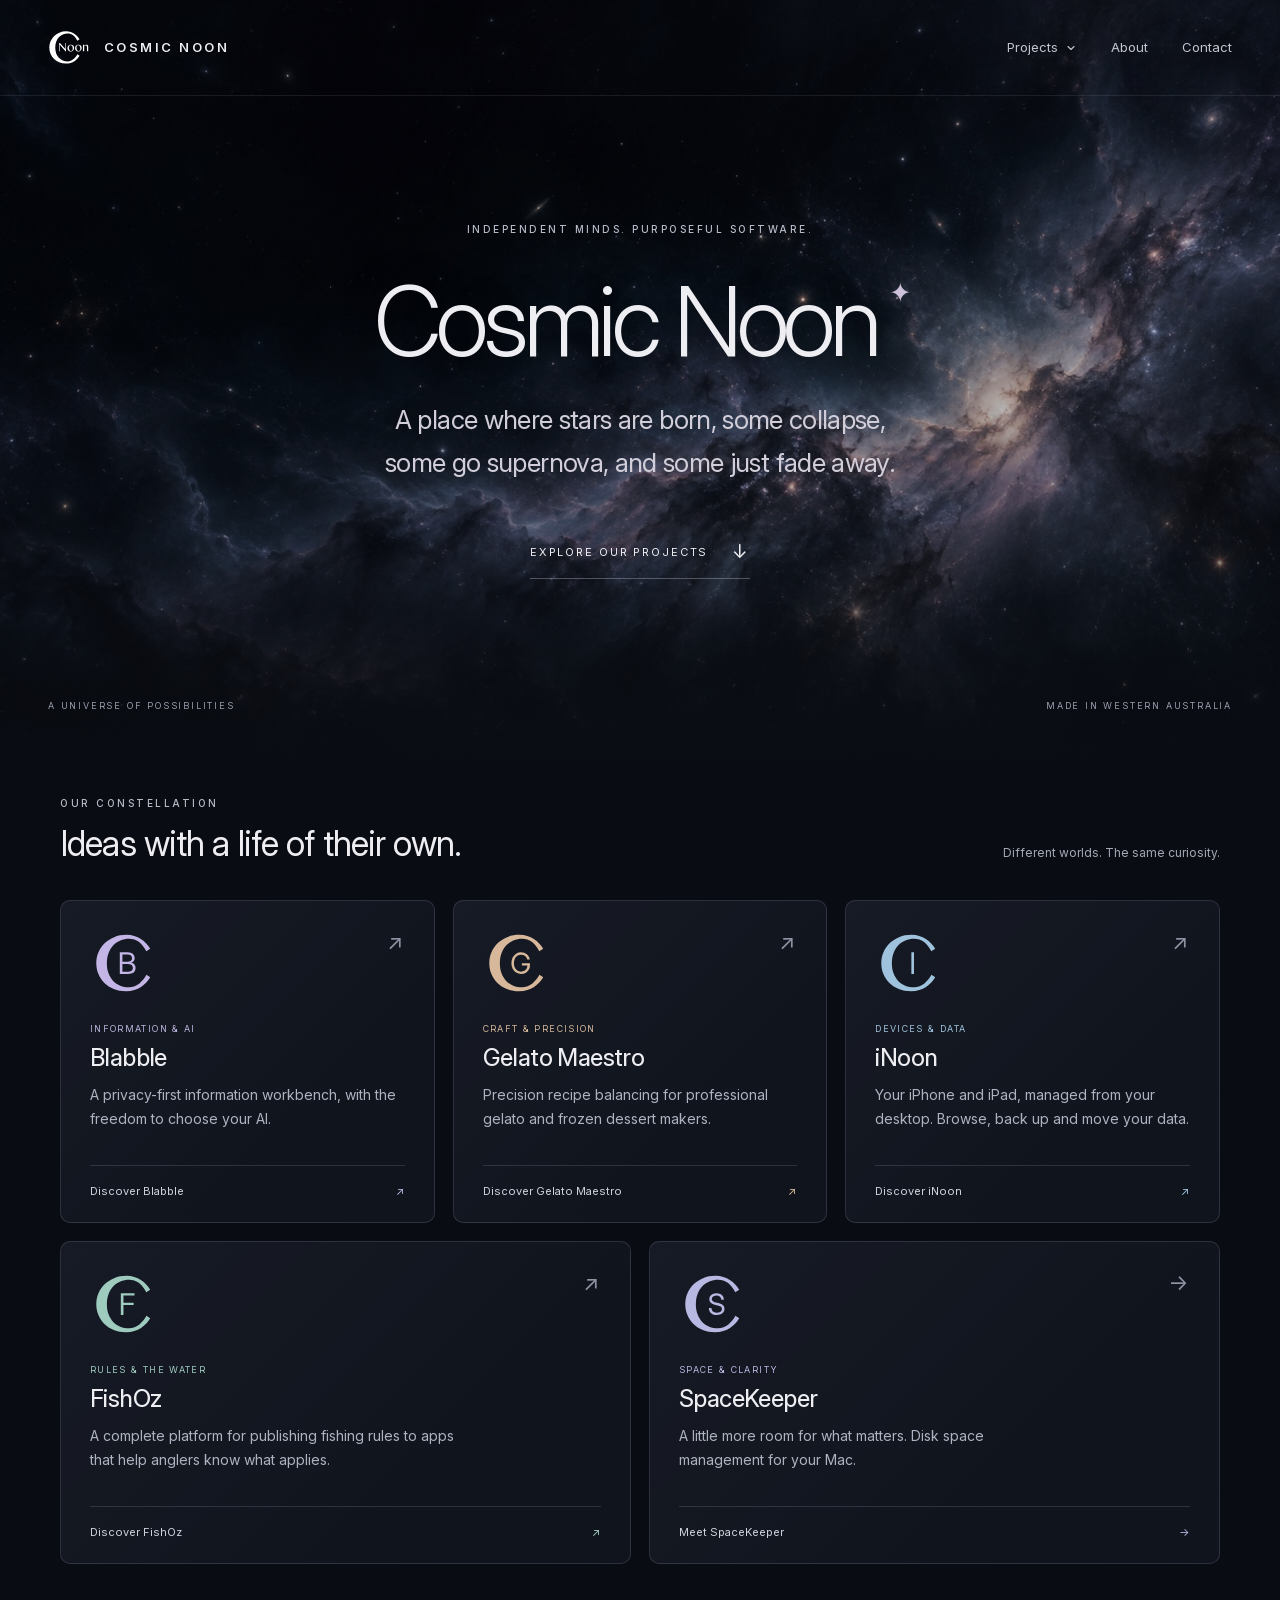
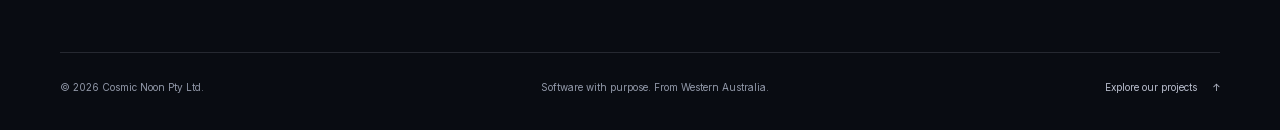
==== commit 52e6f550: "Add project dropdown navigation with miniature logos" ====
--- a/index.html
+++ b/index.html
@@ -20,7 +20,23 @@
   <a class="skip-link" href="#main">Skip to content</a>
   <header class="site-header">
     <a class="brand" href="/" aria-label="Cosmic Noon home"><img src="/images/cosmic-noon-logo.svg" alt="" width="44" height="40"><span>Cosmic Noon</span></a>
-    <nav aria-label="Main navigation"><a href="#projects">Projects</a><a href="/about/">About</a><a href="/contact/">Contact</a></nav>
+    <nav aria-label="Main navigation">
+      <details class="projects-menu">
+        <summary>Projects <svg class="menu-chevron" viewBox="0 0 16 16" width="12" height="12" aria-hidden="true"><path d="m4 6 4 4 4-4" fill="none" stroke="currentColor" stroke-width="1.5" stroke-linecap="round" stroke-linejoin="round"/></svg></summary>
+        <div class="projects-dropdown">
+          <ul aria-label="Projects">
+            <li><a class="project-menu-link" href="https://www.blabble.ai"><img src="/images/project-blabble.svg" alt="" width="36" height="36"><span><span class="project-menu-name">Blabble</span><span class="project-menu-description">Information &amp; AI</span></span><span class="project-menu-arrow" aria-hidden="true">↗</span></a></li>
+            <li><a class="project-menu-link" href="https://www.gelato-maestro.com"><img src="/images/project-gelato-maestro.svg" alt="" width="36" height="36"><span><span class="project-menu-name">Gelato Maestro</span><span class="project-menu-description">Craft &amp; precision</span></span><span class="project-menu-arrow" aria-hidden="true">↗</span></a></li>
+            <li><a class="project-menu-link" href="https://www.inoon.app"><img src="/images/project-inoon.svg" alt="" width="36" height="36"><span><span class="project-menu-name">iNoon</span><span class="project-menu-description">Devices &amp; data</span></span><span class="project-menu-arrow" aria-hidden="true">↗</span></a></li>
+            <li><a class="project-menu-link" href="https://www.fish-oz.com"><img src="/images/project-fishoz.svg" alt="" width="36" height="36"><span><span class="project-menu-name">FishOz</span><span class="project-menu-description">Rules &amp; the water</span></span><span class="project-menu-arrow" aria-hidden="true">↗</span></a></li>
+            <li><a class="project-menu-link" href="/spacekeeper/"><img src="/images/project-spacekeeper.svg" alt="" width="36" height="36"><span><span class="project-menu-name">SpaceKeeper</span><span class="project-menu-description">Disk space for macOS</span></span><span class="project-menu-arrow" aria-hidden="true">→</span></a></li>
+          </ul>
+          <a class="all-projects-link" href="/#projects">View all projects <span aria-hidden="true">→</span></a>
+        </div>
+      </details>
+      <a href="/about/">About</a>
+      <a href="/contact/">Contact</a>
+    </nav>
   </header>
   <main id="main">
     <section class="hero" aria-labelledby="hero-title">
--- a/assets/css/site.css
+++ b/assets/css/site.css
@@ -21,6 +21,22 @@
 .site-header nav{display:flex;gap:34px;align-items:center}
 .site-header nav a{font-size:13px;color:#c2c5d0;transition:color .2s;padding:12px 0}
 .site-header nav a:hover,.site-header nav a[aria-current=page]{color:#fff}
+.projects-menu{position:relative}
+.projects-menu summary{display:flex;align-items:center;gap:7px;min-height:44px;padding:12px 0;list-style:none;cursor:pointer;font-size:13px;color:#c2c5d0;user-select:none}
+.projects-menu summary::-webkit-details-marker{display:none}
+.projects-menu summary:hover,.projects-menu[open] summary{color:#fff}
+.projects-menu summary:focus-visible{outline:2px solid #e2d5ff;outline-offset:6px;border-radius:2px}
+.menu-chevron{transition:transform .2s}
+.projects-menu[open] .menu-chevron{transform:rotate(180deg)}
+.projects-dropdown{position:absolute;top:calc(100% + 10px);right:-18px;width:304px;padding:9px;border:1px solid rgba(210,217,240,.2);border-radius:12px;background:#11151f;box-shadow:0 18px 60px rgba(0,0,0,.5);max-height:calc(100svh - 105px);overflow-y:auto}
+.projects-dropdown ul{list-style:none;margin:0;padding:0}
+.site-header nav .project-menu-link{display:flex;align-items:center;gap:13px;padding:11px 12px;border-radius:7px;color:#e0e2eb;transition:background-color .15s}
+.site-header nav .project-menu-link:hover,.site-header nav .project-menu-link:focus-visible,.site-header nav .project-menu-link[aria-current=page]{background:#202534;color:#fff}
+.project-menu-link img{flex:none;width:36px;height:36px}
+.project-menu-name{display:block;font-size:13px;line-height:1.5;font-weight:500}
+.project-menu-description{display:block;margin-top:2px;font-size:10px;line-height:1.5;color:var(--muted)}
+.project-menu-arrow{margin-left:auto;font-size:16px;color:#939bad}
+.site-header nav .all-projects-link{display:flex;justify-content:space-between;margin:8px 4px 0;padding:14px 9px 7px;border-top:1px solid var(--line);font-size:11px;color:#bfc4d5}
 .hero{min-height:680px;min-height:min(760px,88svh);position:relative;isolation:isolate;display:grid;align-items:center;text-align:center;padding:145px 24px 125px;overflow:hidden;background:#0a0d17}
 .hero:before{content:"";position:absolute;inset:0;z-index:-2;background:url('/images/cosmic-nebula.jpg') center 54%/cover no-repeat}
 .hero:after{content:"";position:absolute;inset:0;z-index:-1;background:linear-gradient(180deg,rgba(7,9,16,.26),rgba(7,9,16,.08) 42%,rgba(9,12,18,.4) 75%,var(--bg)),linear-gradient(90deg,rgba(7,9,16,.18),transparent,rgba(7,9,16,.18))}
@@ -76,4 +92,6 @@
 @media(max-width:760px){.project-grid{grid-template-columns:repeat(2,minmax(0,1fr))}.project-card,.project-card:nth-last-child(-n+2){grid-column:span 1}.project-card:last-child{grid-column:1/-1}.section-heading{align-items:flex-start;flex-direction:column;gap:13px}.section-heading>p{max-width:none}.hero{min-height:630px}.product-layout{grid-template-columns:1fr}.product-emblem{display:none}.page-main{padding-top:50px}.back-link{margin-bottom:35px}}
 @media(max-width:520px){.page-width{width:calc(100% - 40px)}.site-header{height:82px;padding-inline:20px}.brand{gap:8px}.brand img{width:32px;height:31px}.brand span{font-size:10px;letter-spacing:.1em}.site-header nav{gap:17px}.site-header nav a{font-size:11px}.hero{min-height:590px;padding:135px 20px 108px}.hero-content{padding-top:0}.hero h1{font-size:60px;letter-spacing:-.055em;margin-top:22px}.title-star{margin-left:7px;margin-top:8px}.hero .eyebrow{font-size:8px;letter-spacing:.18em}.tagline{font-size:20px;max-width:29ch;margin-inline:auto}.desktop-break{display:none}.hero-caption{left:20px;right:20px;bottom:37px;font-size:8px;letter-spacing:.12em}.hero-caption span:last-child{display:none}.explore-link{margin-top:28px}.projects{padding-top:18px;padding-bottom:54px}.section-heading{margin-bottom:26px}.section-heading h2{font-size:28px;max-width:16ch}.project-grid{grid-template-columns:1fr;gap:14px}.project-card{padding:25px;min-height:305px}.project-card:last-child{grid-column:auto}.card-top{margin-bottom:19px}.project-description{max-width:37ch}.site-footer{font-size:9px;gap:15px;padding-bottom:24px;align-items:center}.site-footer>a{white-space:nowrap}.page-main{padding-bottom:65px}.page-main h1{font-size:48px}.page-main .body-copy{font-size:15px}}
 @media(max-width:360px){.hero h1{font-size:48px}.brand span{font-size:9px}.site-header nav{gap:13px}}
+@media(max-width:520px){.projects-menu{position:static}.projects-menu summary{font-size:11px;gap:4px}.menu-chevron{width:10px;height:10px}.site-header nav{gap:13px}.projects-dropdown{top:70px;right:20px;width:min(304px,calc(100vw - 40px));max-height:calc(100svh - 90px)}}
+@media(max-width:360px){.site-header nav{gap:10px}.brand{gap:6px}}
 @media(prefers-reduced-motion:reduce){html{scroll-behavior:auto}*,*:before,*:after{transition:none!important}}
